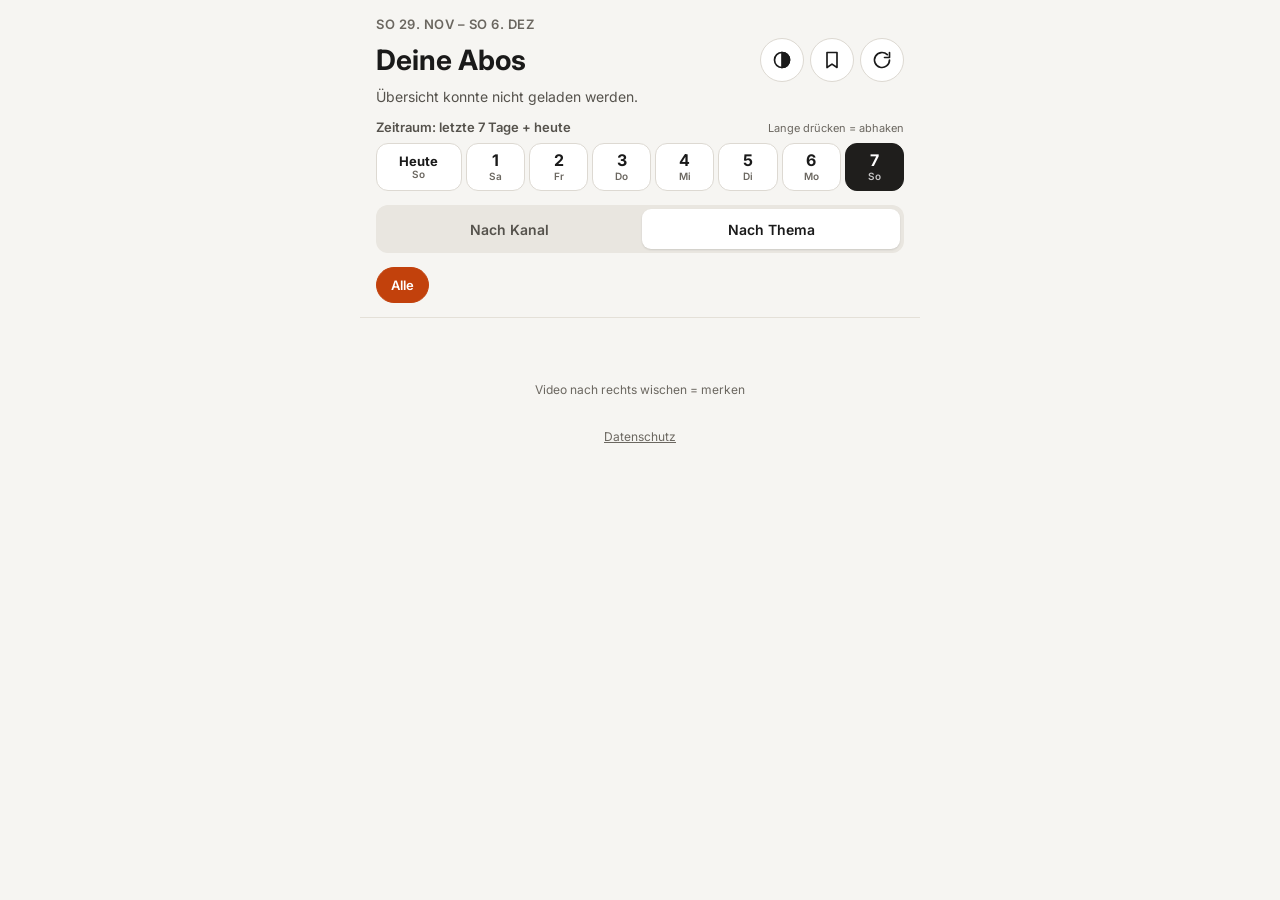
==== site/index.html @ 368a301d "Add files via upload" ====
<!doctype html>
<html lang="de">
<head>
<meta charset="utf-8">
<meta name="viewport" content="width=device-width, initial-scale=1, viewport-fit=cover">
<meta name="theme-color" content="#F6F5F2">
<meta name="robots" content="noindex">
<title>Abo-Übersicht</title>
<link rel="manifest" href="manifest.webmanifest">
<link rel="icon" href="icons/icon-192.png">
<link rel="preconnect" href="https://fonts.googleapis.com">
<link href="https://fonts.googleapis.com/css2?family=Inter:wght@400;500;600;700&display=swap" rel="stylesheet">
<link rel="stylesheet" href="styles.css">
<script>
  // Theme vor dem ersten Zeichnen setzen, damit es nicht hell aufblitzt
  try { var t = JSON.parse(localStorage.getItem('abo.theme')); if (t === 'dark' || t === 'light') document.documentElement.dataset.theme = t; } catch (e) {}
</script>
</head>
<body>
<div class="app">
  <header class="top">
    <div class="titles">
      <span class="eyebrow" id="rangeLabel">&nbsp;</span>
      <div class="titlerow">
        <h1 id="title">Deine Abos</h1>
        <div class="hbtns">
        <button class="iconbtn" id="themeBtn" aria-label="Darstellung"></button>
        <button class="iconbtn" id="savedBtn" aria-label="Merkliste" aria-pressed="false">
          <svg width="20" height="20" viewBox="0 0 24 24" fill="none" stroke="currentColor" stroke-width="2" stroke-linecap="round" stroke-linejoin="round" aria-hidden="true"><path d="M6 3h12v18l-6-4-6 4z"/></svg>
          <span class="badge" id="savedCount" hidden></span>
        </button>
        <button class="iconbtn" id="refresh" aria-label="Aktualisieren">
          <svg width="20" height="20" viewBox="0 0 24 24" fill="none" stroke="currentColor" stroke-width="2" stroke-linecap="round" stroke-linejoin="round" aria-hidden="true"><path d="M21 12a9 9 0 1 1-2.64-6.36"/><path d="M21 3v6h-6"/></svg>
        </button>
        </div>
      </div>
      <span class="stats" id="stats">Lade …</span>
    </div>

    <div id="mainControls" class="controls">
      <div class="range" role="group" aria-label="Zeitraum in Tagen">
        <div class="rangehead">
          <span class="label" id="rangeText">Zeitraum</span>
          <span class="hint">Lange drücken = abhaken</span>
        </div>
        <div class="rangebtns" id="ranges"></div>
      </div>

      <div class="seg" role="group" aria-label="Gruppieren nach">
        <button data-group="kanal" aria-pressed="false">Nach Kanal</button>
        <button data-group="thema" aria-pressed="true">Nach Thema</button>
      </div>

      <div class="chips" id="chips" role="group" aria-label="Themenfilter"></div>
    </div>
  </header>

  <main class="list" id="list">
    <form class="lock" id="lock" hidden>
      <h2>Übersicht entsperren</h2>
      <p>Gib das Passwort ein, das du bei GitHub als <code>APP_PASSWORD</code> hinterlegt hast. Die App merkt es sich auf diesem Gerät.</p>
      <label for="pw">Passwort</label>
      <input id="pw" type="password" autocomplete="current-password" autocapitalize="off" spellcheck="false" required>
      <label class="showpw"><input type="checkbox" id="showPw"> Passwort anzeigen</label>
      <button type="submit" class="tbtn primary" id="unlockBtn">Entsperren</button>
      <p class="lockmsg" id="lockMsg" role="alert"></p>
    </form>
    <section class="digest" id="digest" hidden>
      <button class="digesthead" id="digestToggle" aria-expanded="true" aria-controls="digestText">
        <svg width="18" height="18" viewBox="0 0 24 24" fill="none" stroke="#FDBA74" stroke-width="2" stroke-linecap="round" stroke-linejoin="round" aria-hidden="true"><path d="M12 3l1.9 5.8L20 10l-5 3.6L16.8 20 12 16.4 7.2 20 9 13.6 4 10l6.1-1.2z"/></svg>
        <span class="dtitle">Kurz gesagt</span>
        <span class="digestsub">bis gestern</span>
        <svg class="chev" width="20" height="20" viewBox="0 0 24 24" fill="none" stroke="currentColor" stroke-width="2" stroke-linecap="round" stroke-linejoin="round" aria-hidden="true"><path d="M6 9l6 6 6-6"/></svg>
      </button>
      <p id="digestText"></p>
    </section>
    <div class="toolbar" id="toolbar"></div>
    <div id="groups"></div>
    <p class="foot" id="foot"></p>
    <p class="foot">Video nach rechts wischen = merken</p>
    <p class="foot"><button class="linkbtn" id="lockBtn" data-act="lock" hidden>App sperren</button></p>
    <p class="foot"><a href="datenschutz.html" style="color: inherit">Datenschutz</a></p>
  </main>
</div>
<div class="toast" id="toast" role="status" aria-live="polite" hidden>
  <span id="toastText"></span>
  <button id="toastUndo">Rückgängig</button>
</div>
<script src="app.js"></script>
</body>
</html>
---- site/styles.css ----
/* ---------- Farben: hell (Standard) ---------- */
:root {
  --bg: #F6F5F2;
  --card: #FFFFFF;
  --ink: #1A1A1A;
  --ink2: #55524C;
  --ink3: #6B6760;
  --line: #E4E0D8;
  --line2: #DDD9D2;
  --soft: #E9E6E0;
  --digest-bg: #1F1E1C;
  --digest-ink: #E4E0D8;
  --digest-head: #F6F5F2;
  --sel-bg: #1F1E1C;
  --sel-ink: #FFFFFF;
  --done-bg: #DCFCE7;
  --done-line: #16A34A;
  --done-ink: #14532D;
  --accent: #C2410C;
  --save: #15803D;
  --remove: #B91C1C;
  --shadow: 0 1px 2px rgba(0,0,0,.12);
  color-scheme: light;
}

/* ---------- Farben: dunkel ---------- */
@media (prefers-color-scheme: dark) {
  :root:not([data-theme="light"]) {
    --bg: #141312; --card: #1E1D1B; --ink: #F2F0EB; --ink2: #BDB8AF; --ink3: #A39E95;
    --line: #2D2B28; --line2: #3A3834; --soft: #2A2825;
    --digest-bg: #26231F; --digest-ink: #DAD5CC; --digest-head: #F2F0EB;
    --sel-bg: #F2F0EB; --sel-ink: #141312;
    --done-bg: #14532D; --done-line: #22C55E; --done-ink: #DCFCE7;
    --shadow: 0 1px 2px rgba(0,0,0,.5);
    color-scheme: dark;
  }
}
:root[data-theme="dark"] {
  --bg: #141312; --card: #1E1D1B; --ink: #F2F0EB; --ink2: #BDB8AF; --ink3: #A39E95;
  --line: #2D2B28; --line2: #3A3834; --soft: #2A2825;
  --digest-bg: #26231F; --digest-ink: #DAD5CC; --digest-head: #F2F0EB;
  --sel-bg: #F2F0EB; --sel-ink: #141312;
  --done-bg: #14532D; --done-line: #22C55E; --done-ink: #DCFCE7;
  --shadow: 0 1px 2px rgba(0,0,0,.5);
  color-scheme: dark;
}

* { box-sizing: border-box; }
html, body { margin: 0; background: var(--bg); color: var(--ink); }
body { font-family: Inter, system-ui, -apple-system, "Segoe UI", Roboto, sans-serif; -webkit-tap-highlight-color: transparent; }
button { font-family: inherit; color: inherit; }
button:focus-visible, a:focus-visible { outline: 2px solid var(--accent); outline-offset: 2px; }
[hidden] { display: none !important; }

.app { max-width: 560px; margin: 0 auto; min-height: 100vh; }

/* ---------- Kopf ---------- */
.top {
  background: var(--bg); border-bottom: 1px solid var(--line);
  padding: calc(16px + env(safe-area-inset-top)) 16px 12px;
  display: flex; flex-direction: column; gap: 14px;
}
.controls { display: flex; flex-direction: column; gap: 14px; }
.titles { display: flex; flex-direction: column; gap: 6px; }
.titlerow { display: flex; justify-content: space-between; align-items: center; gap: 8px; }
.titlerow h1 { min-width: 0; }
.eyebrow { font-size: 13px; font-weight: 600; letter-spacing: .04em; text-transform: uppercase; color: var(--ink3); }
h1 { margin: 0; font-size: 28px; line-height: 1.15; font-weight: 700; }
.stats { font-size: 14px; color: var(--ink2); }
.hbtns { flex: none; display: flex; gap: 6px; }
.iconbtn {
  position: relative; flex: none; width: 44px; height: 44px; border-radius: 22px;
  border: 1px solid var(--line2); background: var(--card); color: var(--ink);
  display: flex; align-items: center; justify-content: center; cursor: pointer;
}
.iconbtn[aria-pressed="true"] { background: var(--sel-bg); color: var(--sel-ink); border-color: var(--sel-bg); }
.iconbtn.spin svg { animation: spin .8s linear infinite; }
@keyframes spin { to { transform: rotate(360deg); } }
.badge {
  position: absolute; top: -4px; right: -4px; min-width: 20px; height: 20px; padding: 0 5px;
  border-radius: 10px; background: var(--accent); color: #fff; font-size: 11px; font-weight: 700;
  display: flex; align-items: center; justify-content: center; border: 2px solid var(--bg);
}

/* ---------- Zeitraum ---------- */
.range { display: flex; flex-direction: column; gap: 8px; }
.rangehead { display: flex; justify-content: space-between; align-items: baseline; gap: 8px; }
.range .label { font-size: 13px; font-weight: 600; color: var(--ink2); }
.range .hint { font-size: 11px; color: var(--ink3); }
.rangebtns { display: grid; grid-template-columns: minmax(0, 1.45fr) repeat(7, minmax(0, 1fr)); gap: 4px; }
.rangebtns button {
  position: relative; min-height: 48px; padding: 0; border-radius: 12px; border: 1px solid var(--line2);
  background: var(--card); color: var(--ink); cursor: pointer;
  display: flex; flex-direction: column; align-items: center; justify-content: center; gap: 1px;
  user-select: none; -webkit-user-select: none; -webkit-touch-callout: none; touch-action: manipulation;
}
.rangebtns .num { font-size: 16px; font-weight: 700; line-height: 1.1; }
.rangebtns .today .num { font-size: 13px; }
.rangebtns .wd { font-size: 10px; font-weight: 600; color: var(--ink3); line-height: 1.1; }
.rangebtns button.done { background: var(--done-bg); border-color: var(--done-line); color: var(--done-ink); }
.rangebtns button.done .wd { color: var(--done-ink); }
.rangebtns button[aria-pressed="true"] { background: var(--sel-bg); border-color: var(--sel-bg); color: var(--sel-ink); }
.rangebtns button[aria-pressed="true"] .wd { color: var(--sel-ink); opacity: .75; }
.rangebtns button[aria-pressed="true"].done { box-shadow: inset 0 -4px 0 var(--done-line); }
.rangebtns .check {
  position: absolute; top: -6px; right: -6px; width: 18px; height: 18px; border-radius: 9px;
  background: var(--done-line); color: #fff; display: flex; align-items: center; justify-content: center;
  border: 2px solid var(--bg);
}
.rangebtns button.pressing { transform: scale(.94); transition: transform .4s; }

/* ---------- Kanal/Thema ---------- */
.seg { display: grid; grid-template-columns: repeat(2, minmax(0, 1fr)); gap: 4px; padding: 4px; background: var(--soft); border-radius: 12px; }
.seg button { min-height: 40px; border-radius: 9px; border: none; background: transparent; color: var(--ink2); font-size: 14px; font-weight: 600; cursor: pointer; }
.seg button[aria-pressed="true"] { background: var(--card); color: var(--ink); box-shadow: var(--shadow); }

.chips { display: flex; gap: 8px; overflow-x: auto; margin: 0 -16px; padding: 0 16px 2px; scrollbar-width: none; }
.chips::-webkit-scrollbar { display: none; }
.chips button {
  flex: none; min-height: 36px; padding: 0 14px; border-radius: 18px; border: 1px solid var(--line2);
  background: var(--card); color: var(--ink); font-size: 13px; font-weight: 600; cursor: pointer; white-space: nowrap;
}
.chips button[aria-pressed="true"] { background: var(--accent); color: #fff; border-color: var(--accent); }

/* ---------- Liste ---------- */
.list { padding: 16px 16px calc(32px + env(safe-area-inset-bottom)); display: flex; flex-direction: column; gap: 16px; }
#groups { display: flex; flex-direction: column; gap: 10px; }

.digest { background: var(--digest-bg); color: var(--digest-head); border-radius: 16px; padding: 4px 16px 16px; display: flex; flex-direction: column; gap: 4px; }
.digest.closed { padding-bottom: 4px; }
.digesthead {
  display: flex; align-items: center; gap: 8px; width: 100%; min-height: 44px; padding: 0;
  border: none; background: transparent; color: inherit; cursor: pointer; text-align: left;
}
.digest .dtitle { font-size: 15px; font-weight: 600; }
.digestsub { flex: 1; font-size: 12px; color: var(--digest-ink); opacity: .8; }
.digesthead .chev { flex: none; color: var(--digest-ink); transform: rotate(180deg); transition: transform .2s; }
.digest.closed .digesthead .chev { transform: none; }
.digest p { margin: 0; font-size: 14px; line-height: 1.5; color: var(--digest-ink); }

.toolbar { display: flex; align-items: center; gap: 8px; flex-wrap: wrap; }
.sortseg { display: flex; gap: 2px; padding: 3px; background: var(--soft); border-radius: 10px; }
.sortseg button { min-height: 36px; padding: 0 12px; border: none; border-radius: 8px; background: transparent; color: var(--ink2); font-size: 13px; font-weight: 600; cursor: pointer; }
.sortseg button[aria-pressed="true"] { background: var(--card); color: var(--ink); box-shadow: var(--shadow); }
.tbtn {
  min-height: 42px; padding: 0 12px; border-radius: 10px; border: 1px solid var(--line2);
  background: var(--card); color: var(--ink); font-size: 13px; font-weight: 600; cursor: pointer;
  display: inline-flex; align-items: center; gap: 6px;
}
.tbtn.primary { background: var(--sel-bg); color: var(--sel-ink); border-color: var(--sel-bg); }
.toolbar .spacer { flex: 1; }
.backbtn { align-self: flex-start; }

/* Gruppen */
.group { display: flex; flex-direction: column; gap: 10px; }
.ghead { display: flex; align-items: stretch; gap: 0; background: var(--card); border: 1px solid var(--line); border-radius: 14px; }
.gtoggle {
  flex: 1; min-width: 0; min-height: 52px; padding: 8px 14px; border: none; background: transparent; cursor: pointer;
  display: flex; align-items: center; gap: 10px; text-align: left; border-radius: 14px;
}
.gname { flex: 1; min-width: 0; font-size: 16px; font-weight: 700; overflow: hidden; text-overflow: ellipsis; white-space: nowrap; }
.gcount { flex: none; font-size: 13px; color: var(--ink3); }
.chev { flex: none; color: var(--ink3); transition: transform .2s; }
.gtoggle[aria-expanded="true"] .chev { transform: rotate(180deg); }
.group.open .ghead { background: transparent; border-color: transparent; }
.group.open .gname { font-size: 18px; }
.handle {
  flex: none; width: 48px; display: flex; align-items: center; justify-content: center;
  color: var(--ink3); cursor: grab; touch-action: none; border: none; background: transparent; border-radius: 14px 0 0 14px;
}
.group.dragging .ghead { border-color: var(--accent); box-shadow: 0 6px 18px rgba(0,0,0,.18); position: relative; z-index: 3; }
.editing .gtoggle { cursor: default; }

/* Karten + Wischen */
.cards { display: flex; flex-direction: column; gap: 10px; }
.swipe { position: relative; border-radius: 14px; }
.swipebg {
  position: absolute; inset: 0; border-radius: 14px; background: var(--save); color: #fff;
  display: none; align-items: center; gap: 8px; padding: 0 20px; font-size: 14px; font-weight: 700;
}
.swipe.left .swipebg { justify-content: flex-end; }
.swipe.remove .swipebg { background: var(--remove); }
.swipe.swiping .swipebg { display: flex; }
.swipe.armed .swipebg svg { transform: scale(1.25); }
.swipebg svg { transition: transform .15s; }

.card {
  position: relative; z-index: 1; touch-action: pan-y;
  background: var(--card); border: 1px solid var(--line); border-radius: 14px; padding: 10px;
  display: flex; flex-direction: column; gap: 10px;
}
.cardtop { display: flex; gap: 12px; }
.thumb { position: relative; flex: none; width: 120px; height: 68px; border-radius: 8px; overflow: hidden; background: var(--soft); }
.thumb img { width: 100%; height: 100%; object-fit: cover; display: block; pointer-events: none; }
.thumb .dur { position: absolute; right: 5px; bottom: 5px; background: rgba(0,0,0,.78); color: #fff; font-size: 11px; font-weight: 600; padding: 1px 5px; border-radius: 4px; }
.meta { flex: 1; min-width: 0; display: flex; flex-direction: column; gap: 4px; }
.meta h3 { margin: 0; font-size: 14px; line-height: 1.3; font-weight: 600; display: -webkit-box; -webkit-line-clamp: 3; -webkit-box-orient: vertical; overflow: hidden; }
.meta span { font-size: 12px; color: var(--ink2); }
.summary { margin: 0; padding: 10px 12px; background: var(--bg); border-radius: 10px; font-size: 13px; line-height: 1.5; color: var(--ink); }
.actions { display: grid; grid-template-columns: minmax(0, 1fr) minmax(0, 1fr) 44px; gap: 8px; }
.actions button, .actions a {
  min-height: 44px; border-radius: 10px; font-size: 13px; font-weight: 600; cursor: pointer;
  display: flex; align-items: center; justify-content: center; text-decoration: none;
}
.actions button { border: 1px solid var(--line2); background: var(--card); color: var(--ink); }
.actions a { background: var(--accent); color: #fff; }
.actions .savebtn[aria-pressed="true"] { background: var(--save); border-color: var(--save); color: #fff; }

.empty { background: var(--card); border: 1px dashed var(--line2); border-radius: 14px; padding: 24px 16px; text-align: center; display: flex; flex-direction: column; gap: 6px; }
.empty h2 { margin: 0; font-size: 15px; font-weight: 600; }
.empty p { margin: 0; font-size: 13px; color: var(--ink2); }
.foot { margin: 0; text-align: center; font-size: 12px; color: var(--ink3); }

/* Hinweis unten */
.toast {
  position: fixed; left: 50%; bottom: calc(20px + env(safe-area-inset-bottom)); transform: translateX(-50%);
  width: min(528px, calc(100% - 32px)); z-index: 20;
  background: var(--sel-bg); color: var(--sel-ink); border-radius: 12px; padding: 6px 6px 6px 16px;
  display: flex; align-items: center; justify-content: space-between; gap: 12px;
  box-shadow: 0 8px 24px rgba(0,0,0,.25); font-size: 14px; font-weight: 500;
}
.toast button { min-height: 40px; padding: 0 12px; border: none; border-radius: 8px; background: transparent; color: inherit; font-size: 14px; font-weight: 700; text-decoration: underline; cursor: pointer; }

/* Passwort-Abfrage */
.lock { background: var(--card); border: 1px solid var(--line); border-radius: 16px; padding: 20px 16px; display: flex; flex-direction: column; gap: 10px; }
.lock h2 { margin: 0; font-size: 18px; font-weight: 700; }
.lock p { margin: 0; font-size: 14px; line-height: 1.5; color: var(--ink2); }
.lock code { font-size: 13px; background: var(--soft); padding: 1px 5px; border-radius: 4px; color: var(--ink); }
.lock label[for="pw"] { font-size: 13px; font-weight: 600; color: var(--ink2); margin-top: 4px; }
.lock input[type="password"], .lock input[type="text"] {
  min-height: 48px; padding: 0 14px; border-radius: 10px; border: 1px solid var(--line2);
  background: var(--bg); color: var(--ink); font: inherit; font-size: 16px;
}
.lock input:focus-visible { outline: 2px solid var(--accent); outline-offset: 1px; }
.showpw { display: flex; align-items: center; gap: 8px; min-height: 44px; font-size: 14px; color: var(--ink2); }
.showpw input { width: 20px; height: 20px; accent-color: var(--accent); }
.lock .tbtn { justify-content: center; min-height: 48px; font-size: 15px; }
.lock .tbtn:disabled { opacity: .6; }
.lockmsg { min-height: 1.5em; font-weight: 600; color: var(--ink) !important; }
.linkbtn { border: none; background: none; padding: 8px; font: inherit; font-size: 12px; color: var(--ink3); text-decoration: underline; cursor: pointer; }
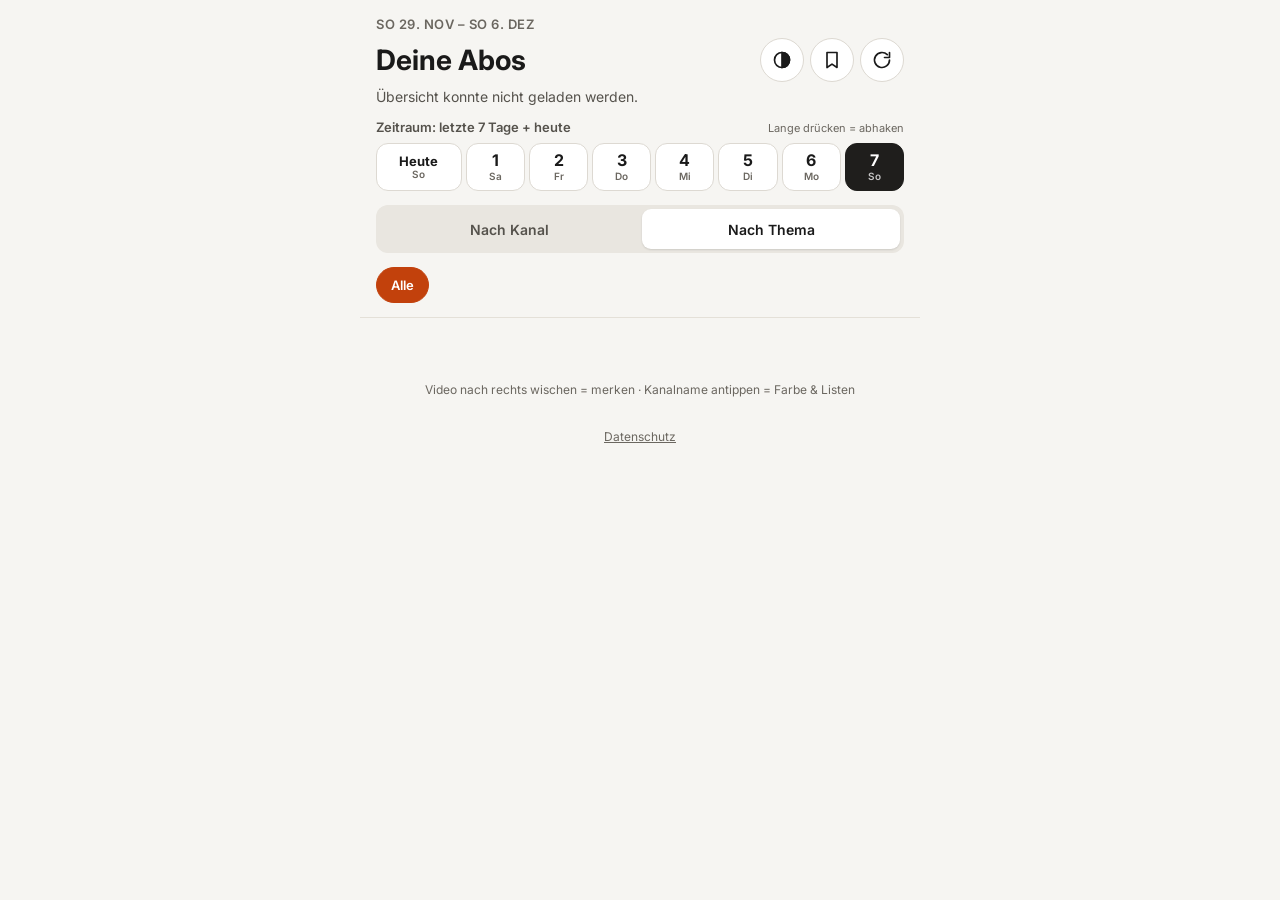
==== commit f6ef7d33: "Add files via upload" ====
--- a/site/index.html
+++ b/site/index.html
@@ -52,6 +52,7 @@
       </div>
 
       <div class="chips" id="chips" role="group" aria-label="Themenfilter"></div>
+      <div class="chips listchips" id="lists" role="group" aria-label="Eigene Listen" hidden></div>
     </div>
   </header>
 
@@ -77,10 +78,16 @@
     <div class="toolbar" id="toolbar"></div>
     <div id="groups"></div>
     <p class="foot" id="foot"></p>
-    <p class="foot">Video nach rechts wischen = merken</p>
+    <p class="foot">Video nach rechts wischen = merken · Kanalname antippen = Farbe &amp; Listen</p>
     <p class="foot"><button class="linkbtn" id="lockBtn" data-act="lock" hidden>App sperren</button></p>
     <p class="foot"><a href="datenschutz.html" style="color: inherit">Datenschutz</a></p>
   </main>
+</div>
+<div class="sheet" id="sheet" hidden>
+  <button class="sheetbg" data-act="closesheet" aria-label="Schließen" tabindex="-1"></button>
+  <div class="sheetpanel" role="dialog" aria-modal="true" aria-labelledby="sheetTitle">
+    <div id="sheetBody"></div>
+  </div>
 </div>
 <div class="toast" id="toast" role="status" aria-live="polite" hidden>
   <span id="toastText"></span>
--- a/site/styles.css
+++ b/site/styles.css
@@ -158,8 +158,9 @@
   flex: 1; min-width: 0; min-height: 52px; padding: 8px 14px; border: none; background: transparent; cursor: pointer;
   display: flex; align-items: center; gap: 10px; text-align: left; border-radius: 14px;
 }
-.gname { flex: 1; min-width: 0; font-size: 16px; font-weight: 700; overflow: hidden; text-overflow: ellipsis; white-space: nowrap; }
-.gcount { flex: none; font-size: 13px; color: var(--ink3); }
+.gtext { flex: 1; min-width: 0; display: flex; flex-direction: column; gap: 2px; }
+.gname { min-width: 0; font-size: 16px; font-weight: 700; overflow: hidden; text-overflow: ellipsis; white-space: nowrap; }
+.gcount { font-size: 13px; color: var(--ink3); }
 .chev { flex: none; color: var(--ink3); transition: transform .2s; }
 .gtoggle[aria-expanded="true"] .chev { transform: rotate(180deg); }
 .group.open .ghead { background: transparent; border-color: transparent; }
@@ -195,7 +196,7 @@
 .thumb .dur { position: absolute; right: 5px; bottom: 5px; background: rgba(0,0,0,.78); color: #fff; font-size: 11px; font-weight: 600; padding: 1px 5px; border-radius: 4px; }
 .meta { flex: 1; min-width: 0; display: flex; flex-direction: column; gap: 4px; }
 .meta h3 { margin: 0; font-size: 14px; line-height: 1.3; font-weight: 600; display: -webkit-box; -webkit-line-clamp: 3; -webkit-box-orient: vertical; overflow: hidden; }
-.meta span { font-size: 12px; color: var(--ink2); }
+.meta .sub { font-size: 12px; color: var(--ink2); }
 .summary { margin: 0; padding: 10px 12px; background: var(--bg); border-radius: 10px; font-size: 13px; line-height: 1.5; color: var(--ink); }
 .actions { display: grid; grid-template-columns: minmax(0, 1fr) minmax(0, 1fr) 44px; gap: 8px; }
 .actions button, .actions a {
@@ -214,7 +215,7 @@
 /* Hinweis unten */
 .toast {
   position: fixed; left: 50%; bottom: calc(20px + env(safe-area-inset-bottom)); transform: translateX(-50%);
-  width: min(528px, calc(100% - 32px)); z-index: 20;
+  width: min(528px, calc(100% - 32px)); z-index: 40;
   background: var(--sel-bg); color: var(--sel-ink); border-radius: 12px; padding: 6px 6px 6px 16px;
   display: flex; align-items: center; justify-content: space-between; gap: 12px;
   box-shadow: 0 8px 24px rgba(0,0,0,.25); font-size: 14px; font-weight: 500;
@@ -238,3 +239,51 @@
 .lock .tbtn:disabled { opacity: .6; }
 .lockmsg { min-height: 1.5em; font-weight: 600; color: var(--ink) !important; }
 .linkbtn { border: none; background: none; padding: 8px; font: inherit; font-size: 12px; color: var(--ink3); text-decoration: underline; cursor: pointer; }
+
+/* Kanal-Farben und Listen */
+.cdot { display: inline-block; flex: none; width: 10px; height: 10px; border-radius: 5px; margin-right: 6px; vertical-align: 0; box-shadow: 0 0 0 2px var(--card); }
+.gname .cdot { width: 12px; height: 12px; border-radius: 6px; margin-right: 8px; }
+.chanbtn {
+  display: inline-flex; align-items: center; min-height: 32px; margin: -6px 0; padding: 0 2px;
+  border: none; background: none; font: inherit; font-size: 12px; font-weight: 600; color: var(--ink2);
+  cursor: pointer; text-decoration: underline; text-decoration-color: var(--line2); text-underline-offset: 3px;
+}
+.gmenu { flex: none; width: 48px; border: none; background: transparent; color: var(--ink3); cursor: pointer; border-radius: 0 14px 14px 0; display: flex; align-items: center; justify-content: center; }
+.listchips button[aria-pressed="true"] { background: var(--sel-bg); color: var(--sel-ink); border-color: var(--sel-bg); }
+.listchips .editchip { display: flex; align-items: center; justify-content: center; width: 44px; padding: 0; color: var(--ink2); }
+
+.sheet { position: fixed; inset: 0; z-index: 30; }
+.sheetbg { position: absolute; inset: 0; width: 100%; border: none; background: rgba(0,0,0,.45); cursor: pointer; }
+.sheetpanel {
+  position: absolute; left: 50%; bottom: 0; transform: translateX(-50%);
+  width: min(560px, 100%); max-height: 85vh; overflow-y: auto;
+  background: var(--card); color: var(--ink); border-radius: 18px 18px 0 0;
+  padding: 20px 16px calc(16px + env(safe-area-inset-bottom)); box-shadow: 0 -8px 30px rgba(0,0,0,.25);
+}
+#sheetBody { display: flex; flex-direction: column; gap: 10px; }
+.sheetpanel h2 { margin: 0 0 4px; font-size: 19px; font-weight: 700; display: flex; align-items: center; }
+.sheetpanel h3 { margin: 8px 0 0; font-size: 13px; font-weight: 600; color: var(--ink2); }
+.swatches { display: flex; flex-wrap: wrap; gap: 10px; }
+.swatch { width: 44px; height: 44px; border-radius: 22px; border: 2px solid transparent; cursor: pointer; display: flex; align-items: center; justify-content: center; padding: 0; }
+.swatch[aria-pressed="true"] { box-shadow: 0 0 0 3px var(--card), 0 0 0 5px var(--ink); }
+.swatch.none { background: var(--card); border-color: var(--line2); position: relative; overflow: hidden; }
+.swatch.none::after { content: ""; position: absolute; width: 2px; height: 56px; background: var(--ink3); transform: rotate(45deg); }
+.listopts { display: flex; flex-direction: column; gap: 6px; }
+.listopt {
+  min-height: 48px; padding: 0 12px; border-radius: 10px; border: 1px solid var(--line2); background: var(--bg);
+  display: flex; align-items: center; gap: 10px; font-size: 15px; font-weight: 600; color: var(--ink); cursor: pointer; text-align: left;
+}
+.listopt[aria-pressed="true"] { border-color: var(--ink); }
+.newlist { display: flex; gap: 8px; margin-top: 4px; }
+.newlist input, .lname {
+  flex: 1; min-width: 0; min-height: 44px; padding: 0 12px; border-radius: 10px; border: 1px solid var(--line2);
+  background: var(--bg); color: var(--ink); font: inherit; font-size: 16px;
+}
+.newlist input:focus-visible, .lname:focus-visible { outline: 2px solid var(--accent); outline-offset: 1px; }
+.listedit { display: flex; flex-direction: column; gap: 8px; }
+.lrow { display: flex; align-items: center; gap: 8px; }
+.lcount { flex: none; font-size: 12px; color: var(--ink3); }
+.ldel { flex: none; width: 44px; height: 44px; border-radius: 10px; border: 1px solid var(--line2); background: var(--card); color: var(--remove); cursor: pointer; display: flex; align-items: center; justify-content: center; }
+.hint2 { margin: 0; font-size: 13px; line-height: 1.5; color: var(--ink2); }
+.sheetpanel .done { justify-content: center; min-height: 48px; font-size: 15px; margin-top: 8px; }
+.sr { position: absolute; width: 1px; height: 1px; overflow: hidden; clip: rect(0 0 0 0); white-space: nowrap; }
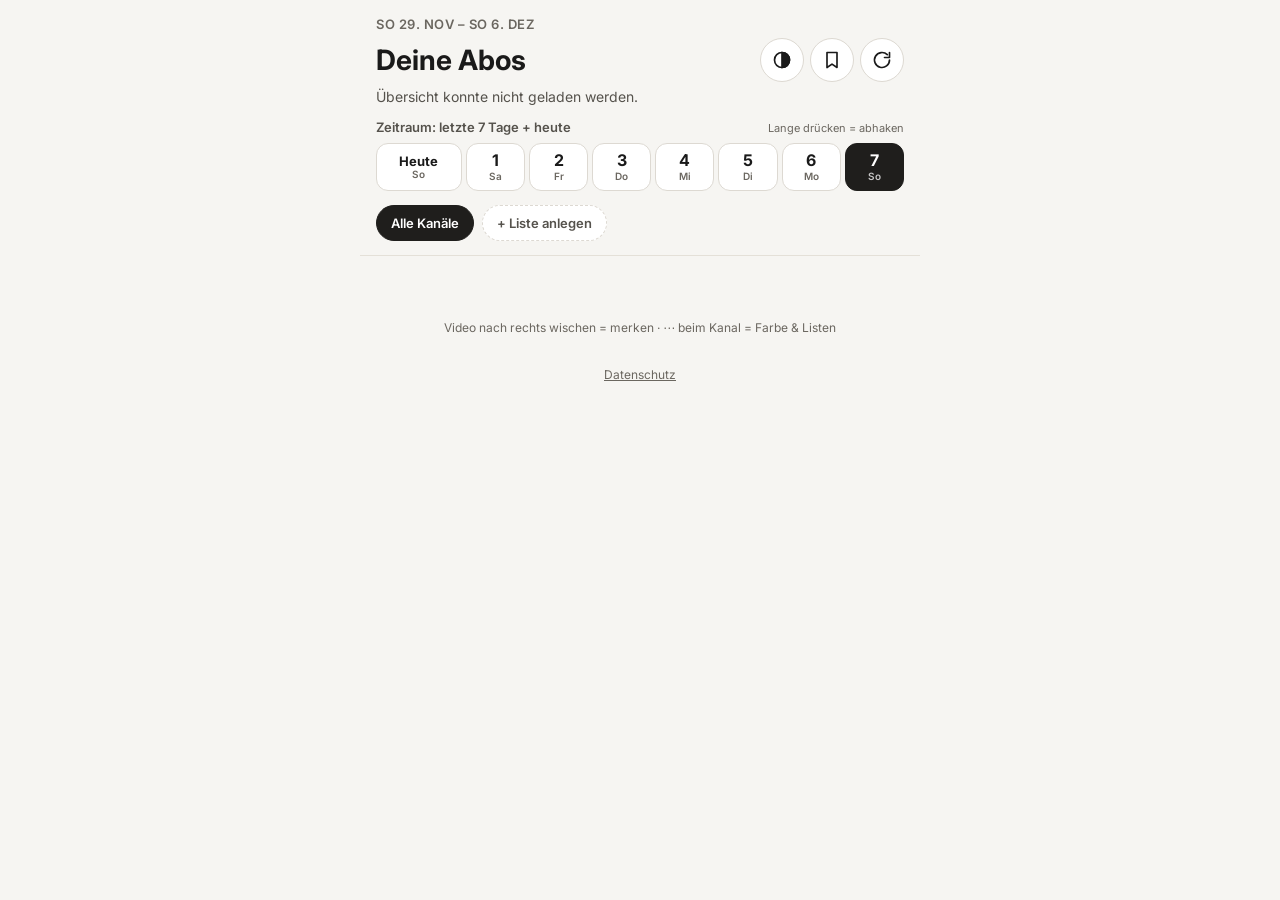
==== commit ac7df6df: "Add files via upload" ====
--- a/site/index.html
+++ b/site/index.html
@@ -46,13 +46,7 @@
         <div class="rangebtns" id="ranges"></div>
       </div>
 
-      <div class="seg" role="group" aria-label="Gruppieren nach">
-        <button data-group="kanal" aria-pressed="false">Nach Kanal</button>
-        <button data-group="thema" aria-pressed="true">Nach Thema</button>
-      </div>
-
-      <div class="chips" id="chips" role="group" aria-label="Themenfilter"></div>
-      <div class="chips listchips" id="lists" role="group" aria-label="Eigene Listen" hidden></div>
+      <div class="chips listchips" id="lists" role="group" aria-label="Eigene Listen"></div>
     </div>
   </header>
 
@@ -78,7 +72,7 @@
     <div class="toolbar" id="toolbar"></div>
     <div id="groups"></div>
     <p class="foot" id="foot"></p>
-    <p class="foot">Video nach rechts wischen = merken · Kanalname antippen = Farbe &amp; Listen</p>
+    <p class="foot">Video nach rechts wischen = merken · ⋯ beim Kanal = Farbe &amp; Listen</p>
     <p class="foot"><button class="linkbtn" id="lockBtn" data-act="lock" hidden>App sperren</button></p>
     <p class="foot"><a href="datenschutz.html" style="color: inherit">Datenschutz</a></p>
   </main>
--- a/site/styles.css
+++ b/site/styles.css
@@ -263,7 +263,7 @@
 #sheetBody { display: flex; flex-direction: column; gap: 10px; }
 .sheetpanel h2 { margin: 0 0 4px; font-size: 19px; font-weight: 700; display: flex; align-items: center; }
 .sheetpanel h3 { margin: 8px 0 0; font-size: 13px; font-weight: 600; color: var(--ink2); }
-.swatches { display: flex; flex-wrap: wrap; gap: 10px; }
+.swatches { display: grid; grid-template-columns: repeat(6, minmax(0, 1fr)); gap: 10px; justify-items: center; }
 .swatch { width: 44px; height: 44px; border-radius: 22px; border: 2px solid transparent; cursor: pointer; display: flex; align-items: center; justify-content: center; padding: 0; }
 .swatch[aria-pressed="true"] { box-shadow: 0 0 0 3px var(--card), 0 0 0 5px var(--ink); }
 .swatch.none { background: var(--card); border-color: var(--line2); position: relative; overflow: hidden; }
@@ -287,3 +287,4 @@
 .hint2 { margin: 0; font-size: 13px; line-height: 1.5; color: var(--ink2); }
 .sheetpanel .done { justify-content: center; min-height: 48px; font-size: 15px; margin-top: 8px; }
 .sr { position: absolute; width: 1px; height: 1px; overflow: hidden; clip: rect(0 0 0 0); white-space: nowrap; }
+.listchips .addchip { color: var(--ink2); border-style: dashed; }
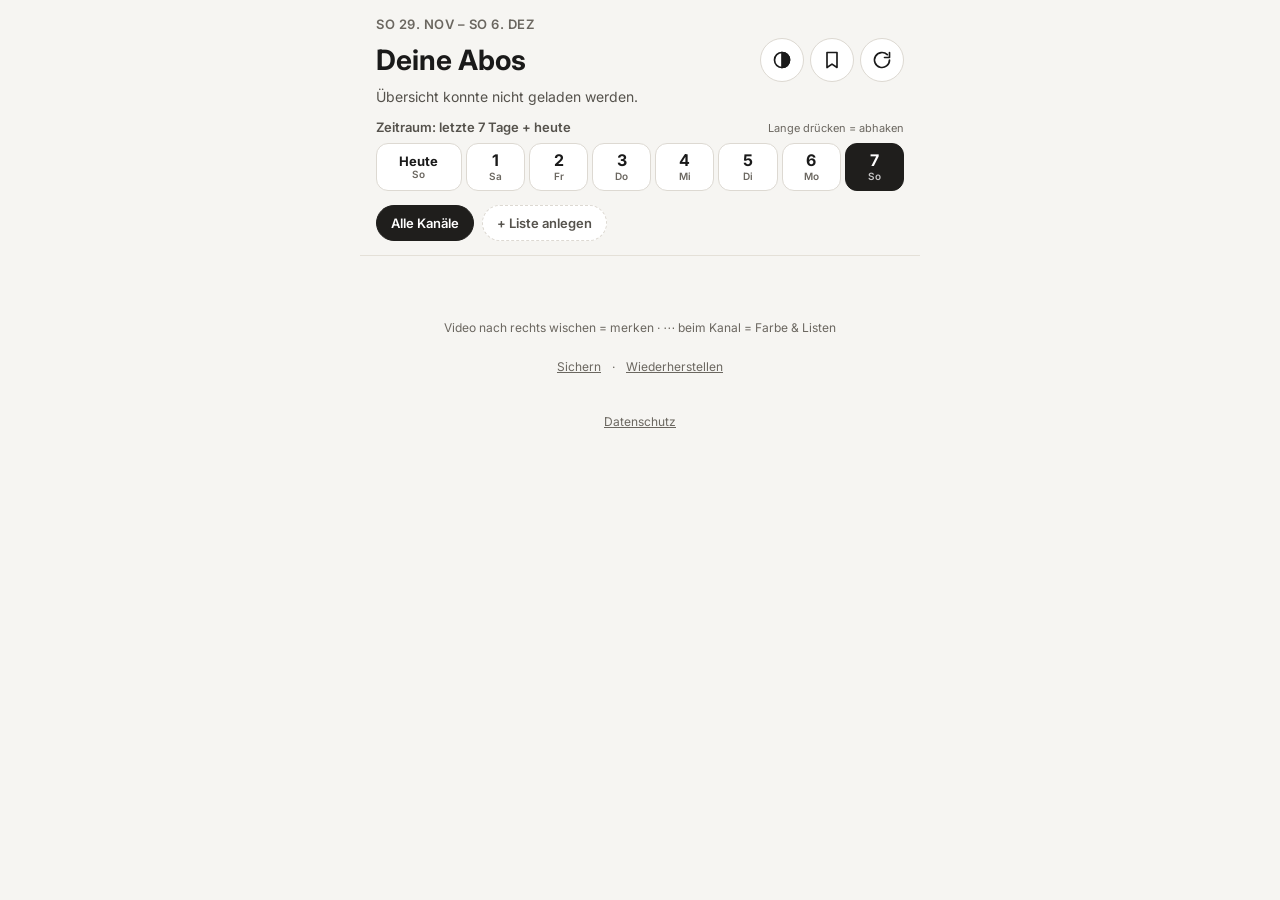
==== commit b1a42b33: "Add files via upload" ====
--- a/site/index.html
+++ b/site/index.html
@@ -73,6 +73,11 @@
     <div id="groups"></div>
     <p class="foot" id="foot"></p>
     <p class="foot">Video nach rechts wischen = merken · ⋯ beim Kanal = Farbe &amp; Listen</p>
+    <p class="foot" id="backup">
+      <button class="linkbtn" data-act="export">Sichern</button> ·
+      <button class="linkbtn" data-act="import">Wiederherstellen</button>
+      <input type="file" id="backupFile" accept="application/json,.json" hidden>
+    </p>
     <p class="foot"><button class="linkbtn" id="lockBtn" data-act="lock" hidden>App sperren</button></p>
     <p class="foot"><a href="datenschutz.html" style="color: inherit">Datenschutz</a></p>
   </main>
--- a/site/styles.css
+++ b/site/styles.css
@@ -241,8 +241,13 @@
 .linkbtn { border: none; background: none; padding: 8px; font: inherit; font-size: 12px; color: var(--ink3); text-decoration: underline; cursor: pointer; }
 
 /* Kanal-Farben und Listen */
-.cdot { display: inline-block; flex: none; width: 10px; height: 10px; border-radius: 5px; margin-right: 6px; vertical-align: 0; box-shadow: 0 0 0 2px var(--card); }
-.gname .cdot { width: 12px; height: 12px; border-radius: 6px; margin-right: 8px; }
+.cdots { display: inline-flex; align-items: center; margin-right: 8px; vertical-align: middle; }
+.cdots .cdot + .cdot { margin-left: -3px; }
+.cdot { display: inline-block; flex: none; width: 10px; height: 10px; border-radius: 5px; box-shadow: 0 0 0 2px var(--card); }
+.gname .cdot { width: 12px; height: 12px; border-radius: 6px; }
+.listchips button .cdot { margin-right: 7px; box-shadow: none; }
+.listchips button[aria-pressed="true"] .cdot { box-shadow: 0 0 0 2px var(--sel-ink); }
+.listopt .cdot { margin-left: auto; width: 14px; height: 14px; border-radius: 7px; box-shadow: none; }
 .chanbtn {
   display: inline-flex; align-items: center; min-height: 32px; margin: -6px 0; padding: 0 2px;
   border: none; background: none; font: inherit; font-size: 12px; font-weight: 600; color: var(--ink2);
@@ -282,9 +287,20 @@
 .newlist input:focus-visible, .lname:focus-visible { outline: 2px solid var(--accent); outline-offset: 1px; }
 .listedit { display: flex; flex-direction: column; gap: 8px; }
 .lrow { display: flex; align-items: center; gap: 8px; }
-.lcount { flex: none; font-size: 12px; color: var(--ink3); }
+.lmoves { flex: none; display: flex; flex-direction: column; gap: 4px; }
+.lmove { width: 40px; height: 32px; border-radius: 8px; border: 1px solid var(--line2); background: var(--card); color: var(--ink); cursor: pointer; display: flex; align-items: center; justify-content: center; padding: 0; }
+.lmove:disabled { opacity: .3; cursor: default; }
+.lmain { flex: 1; min-width: 0; display: flex; flex-direction: column; gap: 3px; }
+.lmain .lname { width: 100%; }
+.lcount { font-size: 12px; color: var(--ink3); padding-left: 2px; }
 .ldel { flex: none; width: 44px; height: 44px; border-radius: 10px; border: 1px solid var(--line2); background: var(--card); color: var(--remove); cursor: pointer; display: flex; align-items: center; justify-content: center; }
 .hint2 { margin: 0; font-size: 13px; line-height: 1.5; color: var(--ink2); }
 .sheetpanel .done { justify-content: center; min-height: 48px; font-size: 15px; margin-top: 8px; }
 .sr { position: absolute; width: 1px; height: 1px; overflow: hidden; clip: rect(0 0 0 0); white-space: nowrap; }
 .listchips .addchip { color: var(--ink2); border-style: dashed; }
+.lcolor { flex: none; width: 36px; height: 36px; border-radius: 18px; border: 2px solid var(--card); box-shadow: 0 0 0 1px var(--line2); cursor: pointer; padding: 0; position: relative; overflow: hidden; }
+.lcolor.none { background: var(--card); }
+.lcolor.none::after { content: ""; position: absolute; left: 50%; top: -4px; width: 2px; height: 44px; background: var(--ink3); transform: rotate(45deg); }
+.lcolor[aria-expanded="true"] { box-shadow: 0 0 0 2px var(--ink); }
+.lswatches { padding: 10px 0 6px; }
+.listchips button { display: inline-flex; align-items: center; }
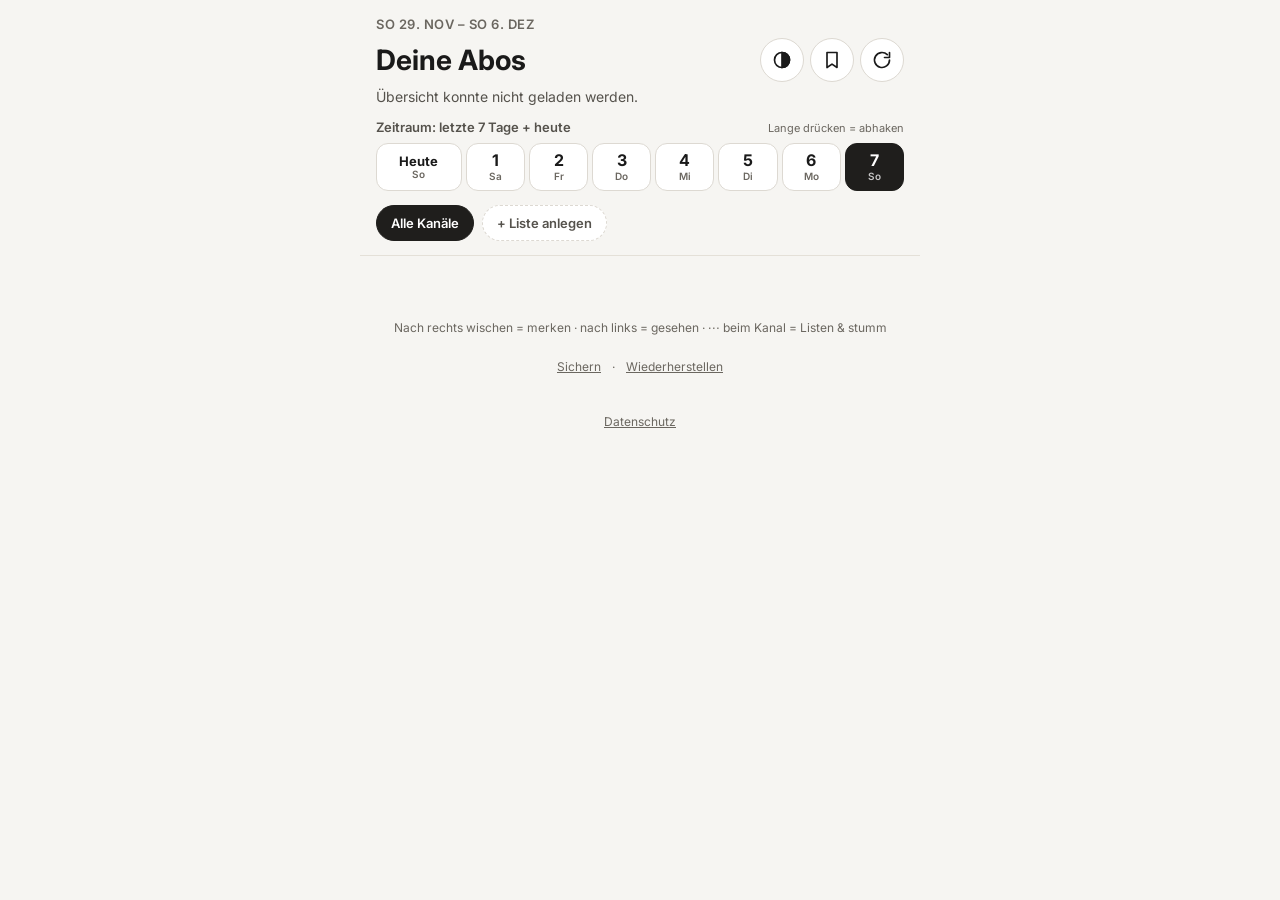
==== commit a81420a0: "Add files via upload" ====
--- a/site/index.html
+++ b/site/index.html
@@ -60,6 +60,7 @@
       <button type="submit" class="tbtn primary" id="unlockBtn">Entsperren</button>
       <p class="lockmsg" id="lockMsg" role="alert"></p>
     </form>
+    <div class="stale" id="stale" role="status" hidden></div>
     <section class="digest" id="digest" hidden>
       <button class="digesthead" id="digestToggle" aria-expanded="true" aria-controls="digestText">
         <svg width="18" height="18" viewBox="0 0 24 24" fill="none" stroke="#FDBA74" stroke-width="2" stroke-linecap="round" stroke-linejoin="round" aria-hidden="true"><path d="M12 3l1.9 5.8L20 10l-5 3.6L16.8 20 12 16.4 7.2 20 9 13.6 4 10l6.1-1.2z"/></svg>
@@ -69,10 +70,20 @@
       </button>
       <p id="digestText"></p>
     </section>
+    <div class="filters" id="filters" hidden>
+      <div class="search">
+        <svg width="18" height="18" viewBox="0 0 24 24" fill="none" stroke="currentColor" stroke-width="2" stroke-linecap="round" aria-hidden="true"><circle cx="11" cy="11" r="7"/><path d="M20 20l-4-4"/></svg>
+        <label class="sr" for="q">Suche nach Titel oder Kanal</label>
+        <input type="search" id="q" placeholder="Titel oder Kanal suchen" autocomplete="off" enterkeyhint="search">
+        <button id="qClear" aria-label="Suche leeren" hidden><svg width="18" height="18" viewBox="0 0 24 24" fill="none" stroke="currentColor" stroke-width="2" stroke-linecap="round" aria-hidden="true"><path d="M6 6l12 12M18 6L6 18"/></svg></button>
+      </div>
+      <div class="chips durchips" id="durs" role="group" aria-label="Dauer und Gesehen"></div>
+    </div>
     <div class="toolbar" id="toolbar"></div>
     <div id="groups"></div>
+    <p class="foot" id="mutedbar" hidden></p>
     <p class="foot" id="foot"></p>
-    <p class="foot">Video nach rechts wischen = merken · ⋯ beim Kanal = Farbe &amp; Listen</p>
+    <p class="foot">Nach rechts wischen = merken · nach links = gesehen · ⋯ beim Kanal = Listen &amp; stumm</p>
     <p class="foot" id="backup">
       <button class="linkbtn" data-act="export">Sichern</button> ·
       <button class="linkbtn" data-act="import">Wiederherstellen</button>
--- a/site/styles.css
+++ b/site/styles.css
@@ -177,10 +177,13 @@
 .swipe { position: relative; border-radius: 14px; }
 .swipebg {
   position: absolute; inset: 0; border-radius: 14px; background: var(--save); color: #fff;
-  display: none; align-items: center; gap: 8px; padding: 0 20px; font-size: 14px; font-weight: 700;
-}
+  display: none; align-items: center; padding: 0 20px; font-size: 14px; font-weight: 700;
+}
+.sbr, .sbl { display: flex; align-items: center; gap: 8px; }
+.swipe.left .sbr, .swipe:not(.left) .sbl { display: none; }
 .swipe.left .swipebg { justify-content: flex-end; }
 .swipe.remove .swipebg { background: var(--remove); }
+.swipe.left:not(.inSaved) .swipebg { background: #475569; }
 .swipe.swiping .swipebg { display: flex; }
 .swipe.armed .swipebg svg { transform: scale(1.25); }
 .swipebg svg { transition: transform .15s; }
@@ -304,3 +307,41 @@
 .lcolor[aria-expanded="true"] { box-shadow: 0 0 0 2px var(--ink); }
 .lswatches { padding: 10px 0 6px; }
 .listchips button { display: inline-flex; align-items: center; }
+
+/* Gesehen, Neu, Stumm */
+.card.seen .thumb, .card.seen h3 { opacity: .5; }
+.seenbtn {
+  display: inline-flex; align-items: center; gap: 4px; min-height: 32px; margin: -6px 0; padding: 0 2px;
+  border: none; background: none; font: inherit; font-size: 12px; color: var(--ink3); cursor: pointer;
+}
+.newtag {
+  display: inline-block; margin-right: 6px; padding: 1px 6px; border-radius: 6px; vertical-align: 1px;
+  background: var(--accent); color: #fff; font-size: 10px; font-weight: 700; letter-spacing: .03em; text-transform: uppercase;
+}
+.gnew { color: var(--accent); font-weight: 600; }
+.group.muted .gname, .group.muted .gcount { opacity: .55; }
+.mutedtag { font-size: 11px; font-weight: 600; color: var(--ink3); border: 1px solid var(--line2); border-radius: 6px; padding: 0 5px; vertical-align: 2px; }
+.listopt small { display: block; font-size: 12px; font-weight: 400; color: var(--ink3); margin-top: 1px; }
+
+/* Suche und Filter */
+.filters { display: flex; flex-direction: column; gap: 10px; }
+.search {
+  display: flex; align-items: center; gap: 8px; min-height: 46px; padding: 0 6px 0 14px;
+  background: var(--card); border: 1px solid var(--line2); border-radius: 12px; color: var(--ink3);
+}
+.search:focus-within { outline: 2px solid var(--accent); outline-offset: 1px; }
+.search input { flex: 1; min-width: 0; min-height: 44px; border: none; background: transparent; color: var(--ink); font: inherit; font-size: 16px; outline: none; }
+.search input::-webkit-search-cancel-button { display: none; }
+.search button { flex: none; width: 40px; height: 40px; border: none; border-radius: 10px; background: transparent; color: var(--ink2); cursor: pointer; display: flex; align-items: center; justify-content: center; }
+.durchips button { min-height: 36px; display: inline-flex; align-items: center; gap: 6px; }
+.durchips button[aria-pressed="true"] { background: var(--sel-bg); color: var(--sel-ink); border-color: var(--sel-bg); }
+.durchips .seenchip[aria-pressed="true"] { background: #475569; border-color: #475569; color: #fff; }
+
+/* Veraltet-Hinweis */
+.stale {
+  border: 1px solid #F59E0B; background: rgba(245, 158, 11, .12); color: var(--ink);
+  border-radius: 14px; padding: 12px 14px; font-size: 13px; line-height: 1.5;
+}
+.stale code { font-size: 12px; background: var(--soft); padding: 1px 4px; border-radius: 4px; }
+.card { -webkit-user-select: none; user-select: none; -webkit-touch-callout: none; }
+.card .summary { -webkit-user-select: text; user-select: text; }
